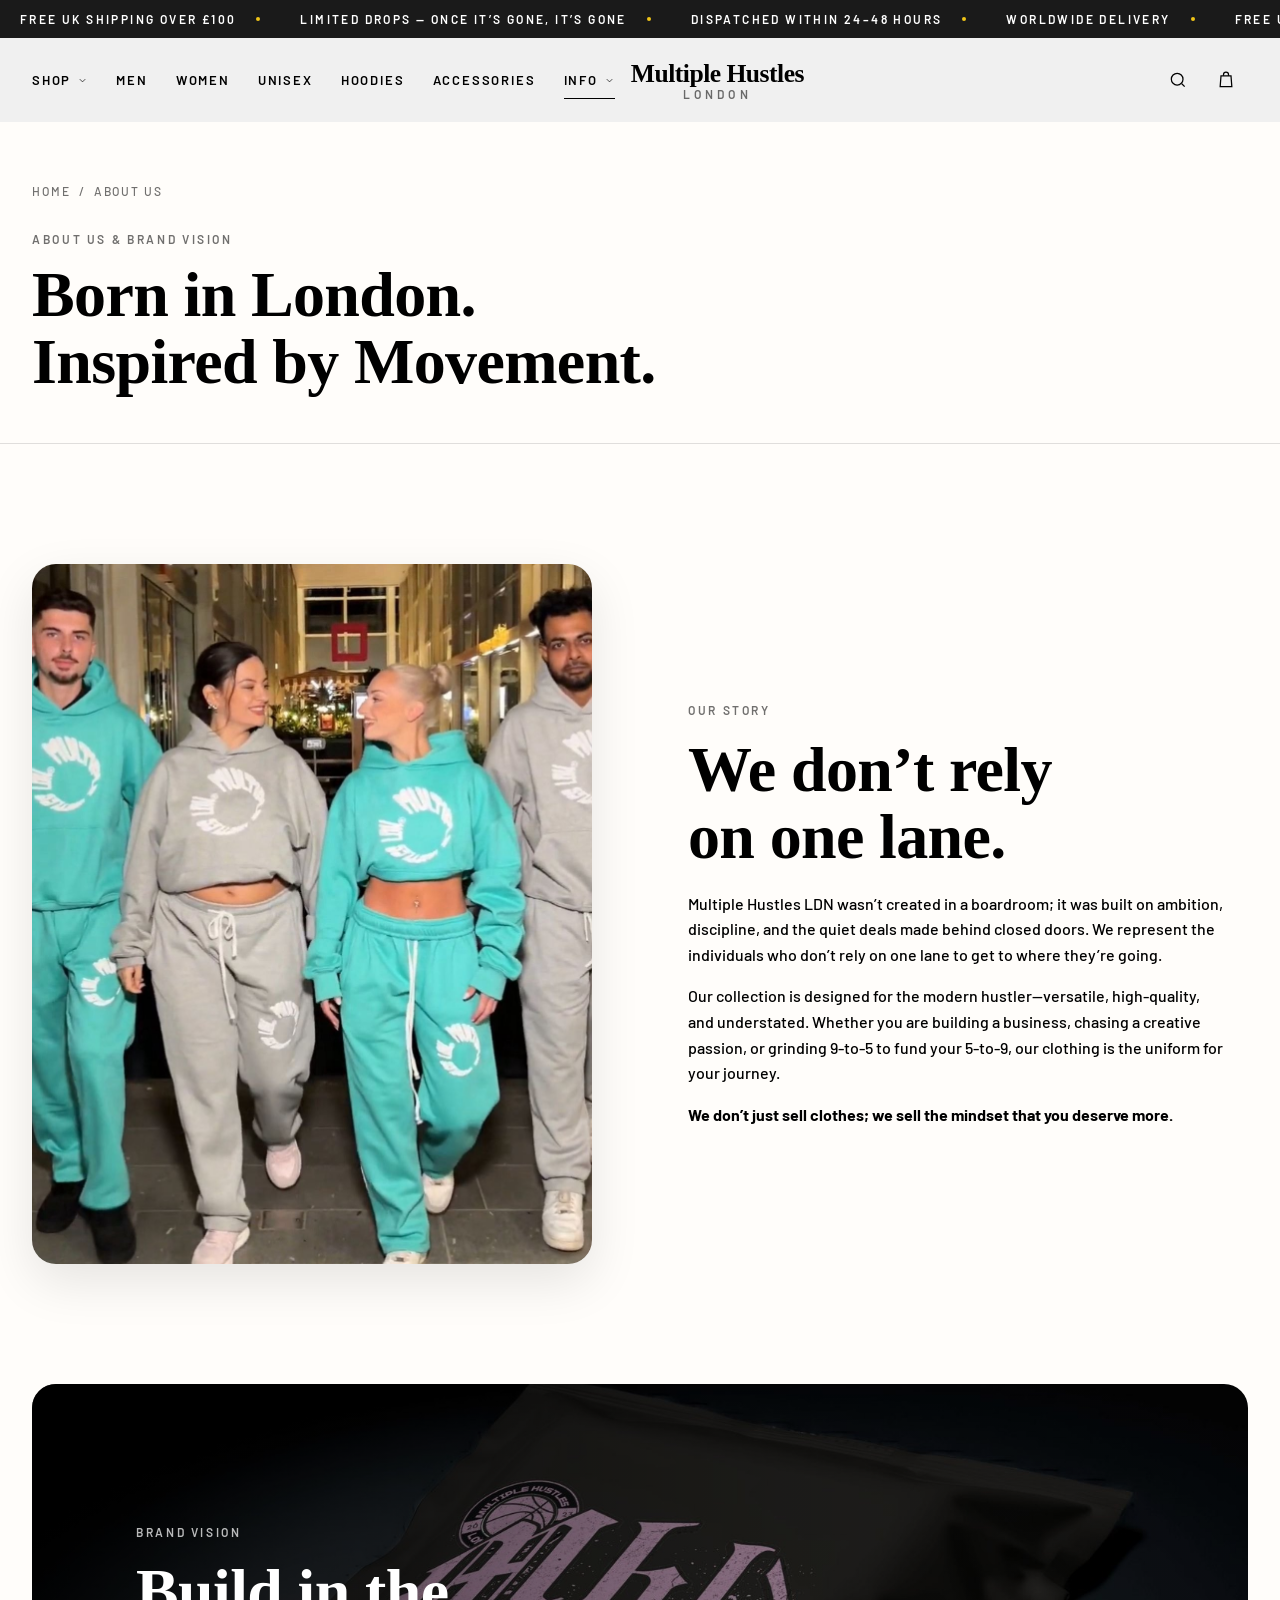
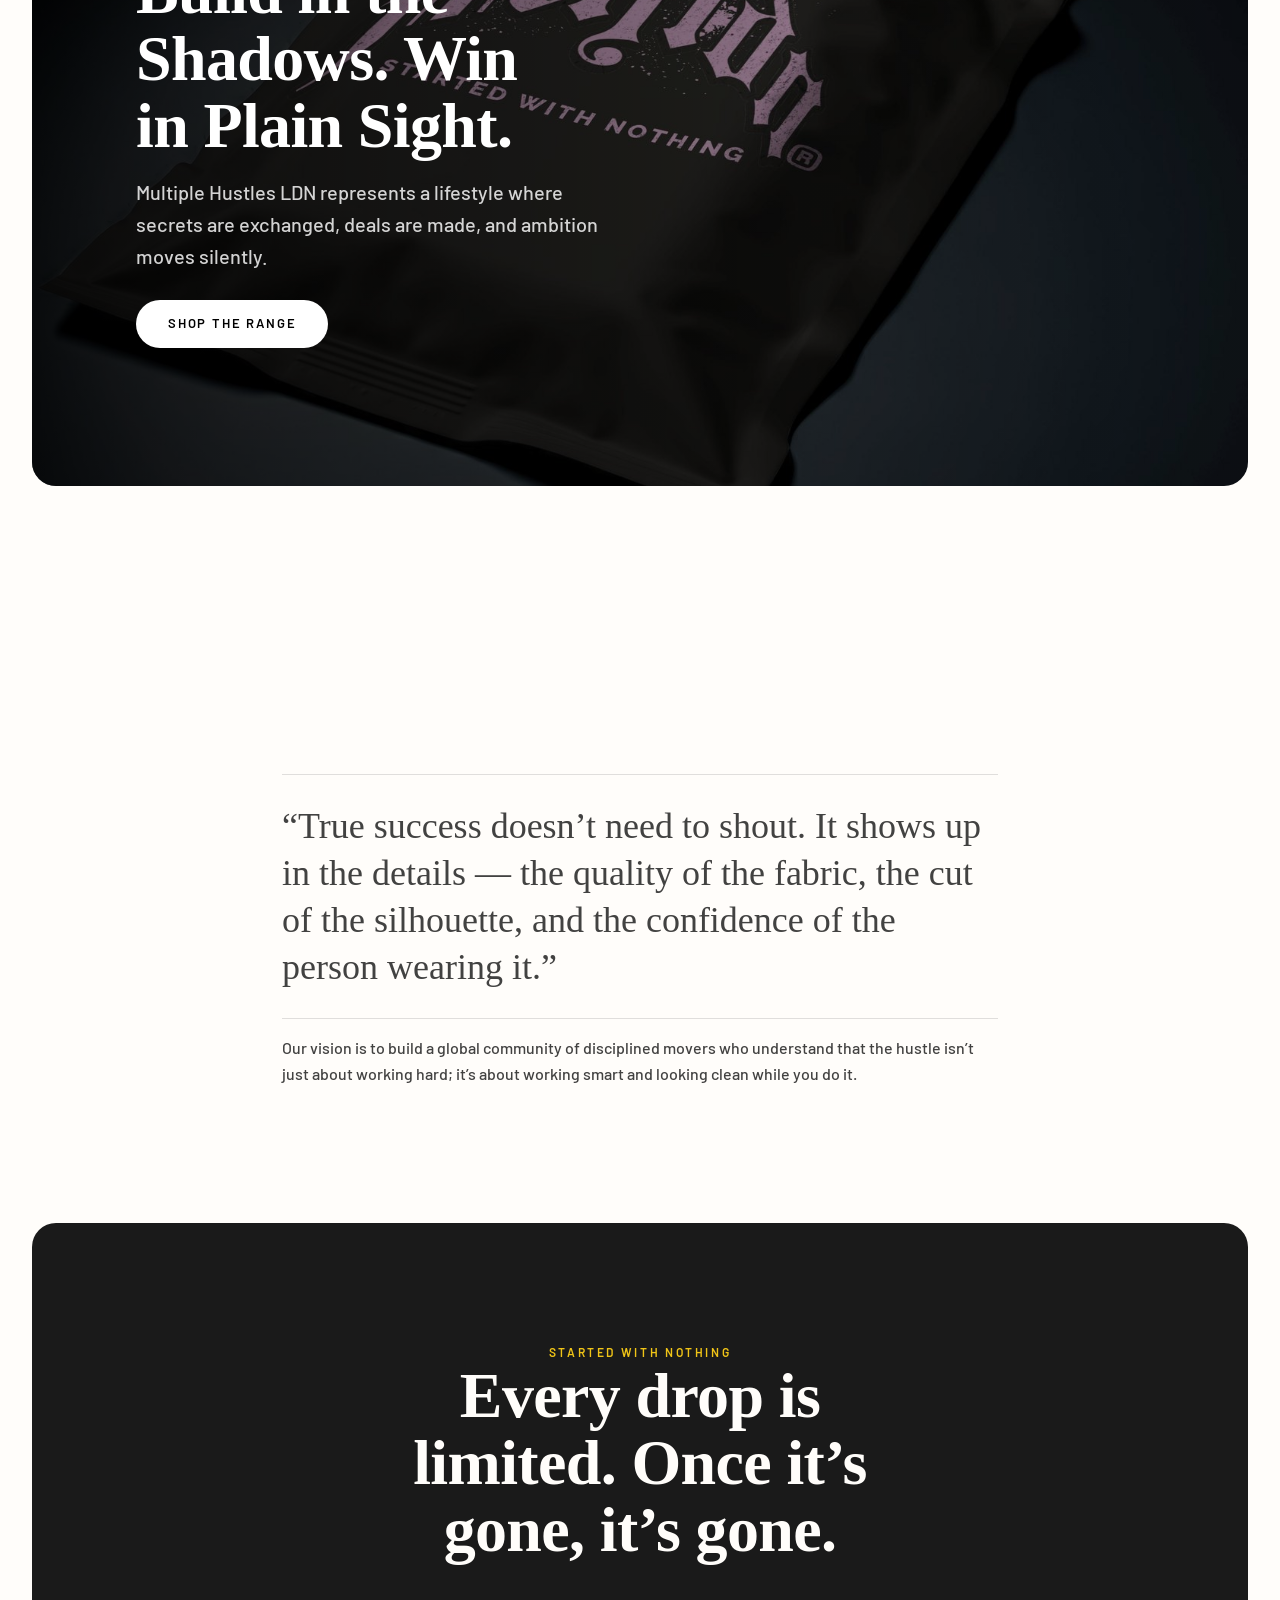
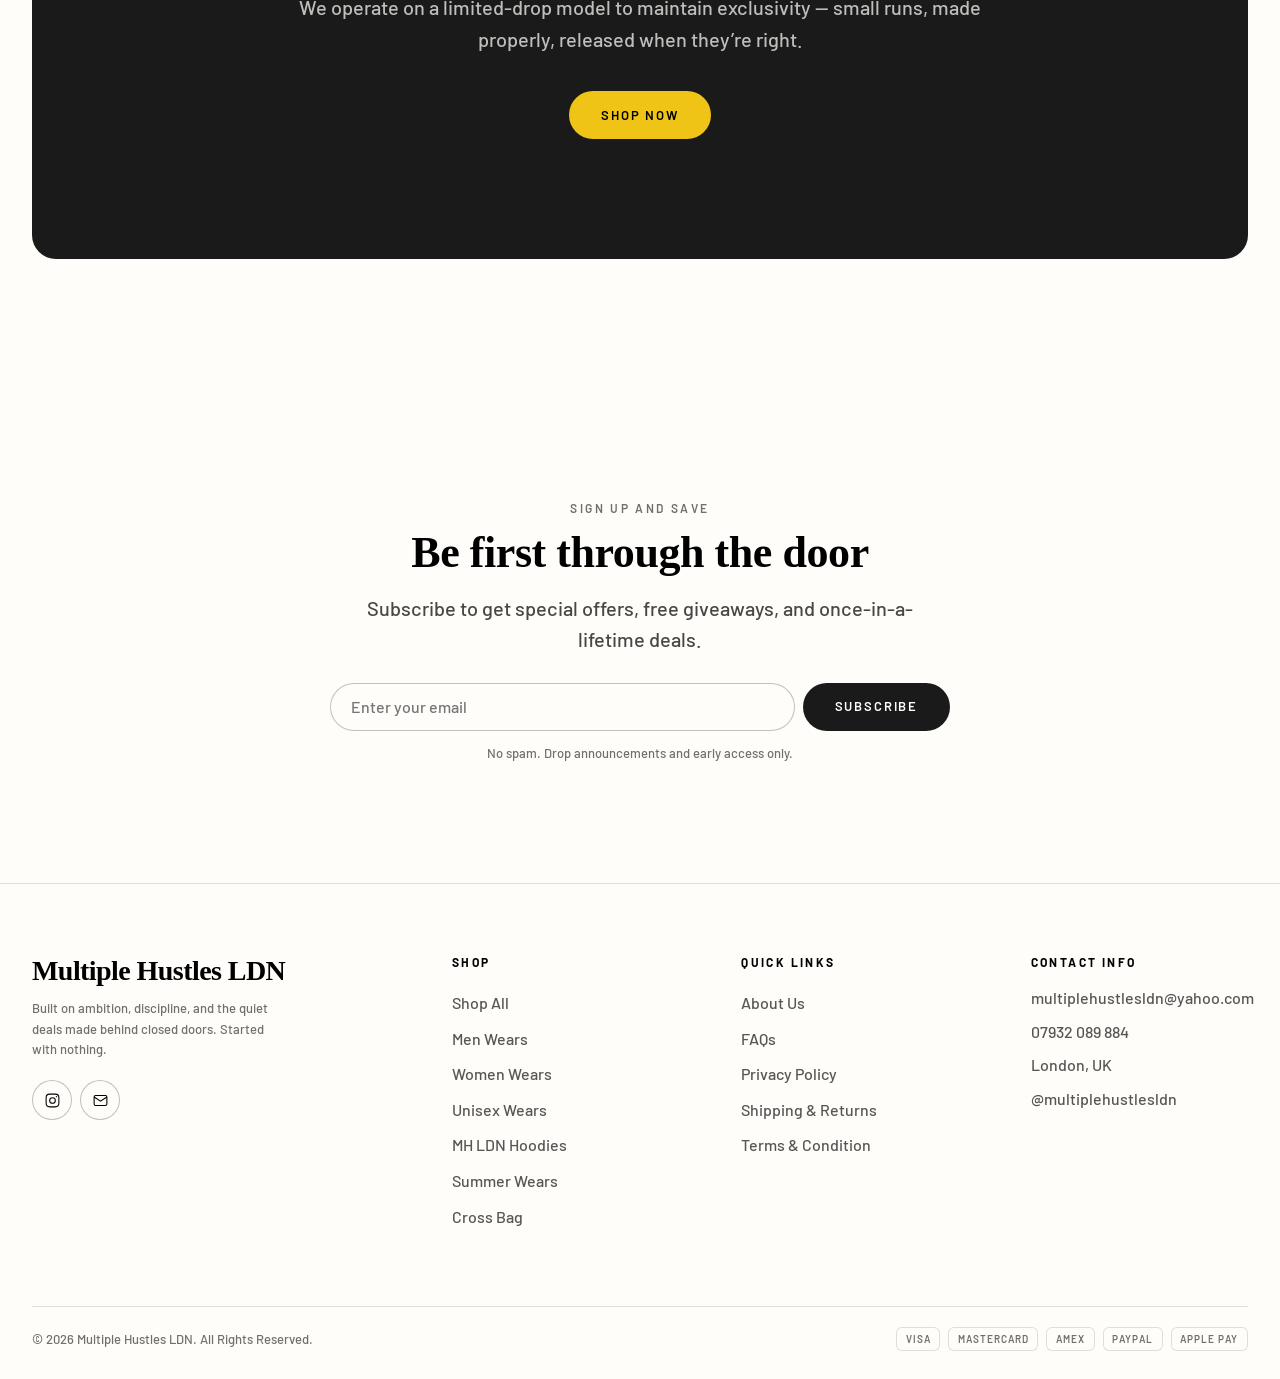
==== about.html @ ed295103 "Rebuild the storefront as a premium editorial site Full redesign of multiplehustlesldn.online. The b" ====
<!DOCTYPE html>
<html lang="en" class="no-js">
<head>
<meta charset="utf-8">
<meta name="viewport" content="width=device-width, initial-scale=1">
<title>About Us — Multiple Hustles LDN</title>
<meta name="description" content="Born in London. Inspired by movement. The story and brand vision behind Multiple Hustles LDN.">
<link rel="preload" href="assets/fonts/crimson-pro-700-latin.woff2" as="font" type="font/woff2" crossorigin>
<link rel="preload" href="assets/fonts/barlow-500-latin.woff2" as="font" type="font/woff2" crossorigin>
<link rel="stylesheet" href="assets/css/theme.css">
<link rel="icon" href="data:image/svg+xml,<svg xmlns='http://www.w3.org/2000/svg' viewBox='0 0 32 32'><rect width='32' height='32' rx='7' fill='%231a1a1a'/><text x='16' y='22' font-family='Georgia,serif' font-size='15' font-weight='700' fill='%23fffdfa' text-anchor='middle'>M</text></svg>">
<meta property="og:title" content="About Us — Multiple Hustles LDN">
<meta property="og:description" content="Born in London. Inspired by movement. The story and brand vision behind Multiple Hustles LDN.">
<meta property="og:type" content="website">
<script type="module" src="assets/js/site.js"></script>
</head>
<body>

<a class="skip-link" href="#main">Skip to content</a>
<div data-site-header></div>

<main id="main">

  <section class="page-head">
    <div class="container">
      <nav class="breadcrumb" aria-label="Breadcrumb">
        <a href="index.html">Home</a>
        <span aria-hidden="true">/</span>
        <span>About Us</span>
      </nav>
      <div style="margin-top:var(--space-6)">
        <p class="eyebrow">About Us &amp; Brand Vision</p>
        <h1 class="page-head__title">Born in London.<br>Inspired by Movement.</h1>
      </div>
    </div>
  </section>

  <section class="section">
    <div class="container">
      <div class="split">
        <div class="split__media" data-reveal>
          <img src="assets/img/tracksuit-lifestyle.jpg" alt="Four people in Multiple Hustles LDN tracksuits walking through a London arcade at night" width="1284" height="1403" loading="lazy">
        </div>
        <div class="rte" data-reveal>
          <p class="eyebrow">Our Story</p>
          <h2 class="split__title">We don&rsquo;t rely on one lane.</h2>
          <p>Multiple Hustles LDN wasn&rsquo;t created in a boardroom; it was built on ambition, discipline, and the quiet deals made behind closed doors. We represent the individuals who don&rsquo;t rely on one lane to get to where they&rsquo;re going.</p>
          <p>Our collection is designed for the modern hustler&mdash;versatile, high-quality, and understated. Whether you are building a business, chasing a creative passion, or grinding 9-to-5 to fund your 5-to-9, our clothing is the uniform for your journey.</p>
          <p><strong>We don&rsquo;t just sell clothes; we sell the mindset that you deserve more.</strong></p>
        </div>
      </div>
    </div>
  </section>

  <section class="section section--flush-top">
    <div class="container">
      <article class="editorial" data-reveal>
        <div class="editorial__media">
          <img src="assets/img/packaging-detail.jpg" alt="Matte black Multiple Hustles LDN packaging with the lilac MHLDN wordmark" width="3000" height="3000" loading="lazy">
        </div>
        <div class="container">
          <div class="editorial__body">
            <p class="eyebrow" style="color:rgba(255,255,255,.72)">Brand Vision</p>
            <h2 class="editorial__title">Build in the Shadows. Win in Plain Sight.</h2>
            <p class="editorial__text">Multiple Hustles LDN represents a lifestyle where secrets are exchanged, deals are made, and ambition moves silently.</p>
            <a class="btn btn--light" href="collection.html?c=all">Shop the range</a>
          </div>
        </div>
      </article>
    </div>
  </section>

  <section class="section">
    <div class="container container--reading">
      <div class="prose" data-reveal>
        <p class="pull-quote">&ldquo;True success doesn&rsquo;t need to shout. It shows up in the details &mdash; the quality of the fabric, the cut of the silhouette, and the confidence of the person wearing it.&rdquo;</p>
        <p>Our vision is to build a global community of disciplined movers who understand that the hustle isn&rsquo;t just about working hard; it&rsquo;s about working smart and looking clean while you do it.</p>
      </div>
    </div>
  </section>

  <section class="section section--flush-top">
    <div class="container">
      <div class="manifesto" data-reveal>
        <p class="eyebrow">Started With Nothing</p>
        <h2 class="manifesto__title">Every drop is limited. Once it&rsquo;s gone, it&rsquo;s gone.</h2>
        <p class="manifesto__text">We operate on a limited-drop model to maintain exclusivity &mdash; small runs, made properly, released when they&rsquo;re right.</p>
        <a class="btn btn--gold" href="collection.html?c=all" style="margin-top:var(--space-7)">Shop Now</a>
      </div>
    </div>
  </section>

  <section class="section">
    <div class="container">
      <div class="newsletter" data-reveal>
        <p class="eyebrow">Sign up and save</p>
        <h2 class="newsletter__title">Be first through the door</h2>
        <p class="lede">Subscribe to get special offers, free giveaways, and once-in-a-lifetime deals.</p>
        <form class="field-inline" data-newsletter novalidate>
          <label class="visually-hidden" for="newsletter-email">Email address</label>
          <input id="newsletter-email" type="email" name="email" placeholder="Enter your email" required autocomplete="email">
          <button class="btn" type="submit">Subscribe</button>
        </form>
        <p class="form-note">No spam. Drop announcements and early access only.</p>
      </div>
    </div>
  </section>

</main>

<div data-site-footer></div>
</body>
</html>
---- assets/css/theme.css ----
/* ==========================================================================
   Multiple Hustles LDN — Theme
   Design language: editorial luxury commerce.
   Warm paper ground, high-contrast ink, serif display, tight sans utility type,
   pill actions, generous negative space, soft-lifted blocks.
   ========================================================================== */

@import url('../fonts/fonts.css');

/* --------------------------------------------------------------------------
   1. Tokens
   -------------------------------------------------------------------------- */

:root {
  /* Colour — stored as raw channels so opacity can be composed inline. */
  --paper: 255 253 250;
  --ink: 0 0 0;
  --ink-soft: 26 26 26;
  --card: 248 248 248;
  --header: 240 240 240;
  --gold: 240 196 23;
  --oxblood: 71 4 4;
  --white: 255 255 255;

  --border: rgb(var(--ink) / 0.12);
  --border-strong: rgb(var(--ink) / 0.24);
  --muted: rgb(var(--ink) / 0.56);

  /* Type */
  --font-display: 'Crimson Pro', 'Iowan Old Style', 'Palatino Linotype', Palatino, Georgia, serif;
  --font-body: 'Barlow', -apple-system, BlinkMacSystemFont, 'Segoe UI', Helvetica, Arial, sans-serif;

  --text-xs: 0.625rem;
  --text-sm: 0.6875rem;
  --text-base: 0.8125rem;
  --text-lg: 1rem;

  --display-xs: clamp(1.5rem, 1.2rem + 1.5vw, 2rem);
  --display-sm: clamp(1.875rem, 1.4rem + 2.4vw, 2.75rem);
  --display-md: clamp(2.25rem, 1.5rem + 3.6vw, 4rem);
  --display-lg: clamp(2.75rem, 1.4rem + 6.4vw, 6.25rem);

  /* Space scale */
  --space-1: 0.25rem;
  --space-2: 0.5rem;
  --space-3: 0.75rem;
  --space-4: 1rem;
  --space-5: 1.25rem;
  --space-6: 1.75rem;
  --space-7: 2.25rem;
  --space-8: 3rem;
  --space-9: 3.75rem;
  --space-10: 4.5rem;
  --space-12: 6rem;
  --space-14: 7.5rem;

  /* Layout */
  --container: 1700px;
  --container-narrow: 1450px;
  --gutter: 1.25rem;
  --section-space: var(--space-10);
  --header-height: 68px;

  /* Shape */
  --radius-sm: 0.375rem;
  --radius: 0.75rem;
  --radius-block: 1.5rem;
  --radius-pill: 3.75rem;

  --shadow-sm: 0 2px 8px rgb(var(--ink) / 0.08);
  --shadow-block: 0 18px 50px rgb(var(--ink) / 0.1);
  --shadow-lift: 0 26px 70px rgb(var(--ink) / 0.16);

  /* Motion */
  --ease: cubic-bezier(0.2, 0.7, 0.3, 1);
  --ease-out: cubic-bezier(0.16, 1, 0.3, 1);
  --dur: 0.45s;
}

@media (min-width: 1000px) {
  :root {
    --text-xs: 0.75rem;
    --text-sm: 0.8125rem;
    --text-base: 1rem;
    --text-lg: 1.25rem;
    --gutter: 2rem;
    --section-space: var(--space-14);
    --header-height: 84px;
  }
}

/* --------------------------------------------------------------------------
   2. Reset
   -------------------------------------------------------------------------- */

*,
*::before,
*::after { box-sizing: border-box; }

* { margin: 0; }

html {
  -webkit-text-size-adjust: 100%;
  scroll-behavior: smooth;
}

body {
  background-color: rgb(var(--paper));
  color: rgb(var(--ink));
  font-family: var(--font-body);
  font-weight: 500;
  font-size: var(--text-base);
  line-height: 1.6;
  -webkit-font-smoothing: antialiased;
  -moz-osx-font-smoothing: grayscale;
  overflow-x: hidden;
}

body.is-locked { overflow: hidden; }

img, svg, video { display: block; max-width: 100%; }
img { height: auto; }

button, input, select, textarea {
  font: inherit;
  color: inherit;
}

button { background: none; border: 0; cursor: pointer; padding: 0; }

a { color: inherit; text-decoration: none; }

ul, ol { list-style: none; padding: 0; }

h1, h2, h3, h4, h5 {
  font-family: var(--font-display);
  font-weight: 700;
  line-height: 1.05;
  letter-spacing: -0.01em;
  text-wrap: balance;
}

:focus-visible {
  outline: 2px solid rgb(var(--ink));
  outline-offset: 3px;
  border-radius: 2px;
}

::selection { background: rgb(var(--ink)); color: rgb(var(--paper)); }

.visually-hidden {
  position: absolute;
  width: 1px; height: 1px;
  padding: 0; margin: -1px;
  overflow: hidden;
  clip: rect(0 0 0 0);
  white-space: nowrap;
}

.skip-link {
  position: absolute;
  top: -100px; left: var(--gutter);
  z-index: 200;
  background: rgb(var(--ink));
  color: rgb(var(--paper));
  padding: var(--space-3) var(--space-5);
  border-radius: var(--radius-pill);
  transition: top 0.2s;
}
.skip-link:focus { top: var(--space-3); }

/* --------------------------------------------------------------------------
   3. Layout primitives
   -------------------------------------------------------------------------- */

.container {
  width: 100%;
  max-width: var(--container);
  margin-inline: auto;
  padding-inline: var(--gutter);
}

.container--narrow { max-width: var(--container-narrow); }
.container--reading { max-width: 780px; }

.section { padding-block: var(--section-space); }
.section--tight { padding-block: var(--space-8); }
.section--flush-top { padding-block-start: 0; }

/* --------------------------------------------------------------------------
   4. Type utilities
   -------------------------------------------------------------------------- */

.eyebrow {
  font-size: var(--text-xs);
  font-weight: 600;
  letter-spacing: 0.22em;
  text-transform: uppercase;
  color: var(--muted);
}

.display-lg { font-size: var(--display-lg); }
.display-md { font-size: var(--display-md); }
.display-sm { font-size: var(--display-sm); }
.display-xs { font-size: var(--display-xs); }

.lede {
  font-size: var(--text-lg);
  line-height: 1.55;
  color: rgb(var(--ink) / 0.72);
  text-wrap: pretty;
}

.text-muted { color: var(--muted); }

.rte p { margin-block: 0 1em; text-wrap: pretty; }
.rte p:last-child { margin-block-end: 0; }
.rte strong { font-weight: 700; }
.rte a { text-decoration: underline; text-underline-offset: 0.25em; }
.rte ul { display: grid; gap: var(--space-2); }
.rte ul li { position: relative; padding-inline-start: var(--space-5); }
.rte ul li::before {
  content: '';
  position: absolute;
  left: 0; top: 0.7em;
  width: 6px; height: 1px;
  background: currentColor;
  opacity: 0.5;
}

/* Section header — serif title left, action right, hairline beneath. */
.section-head {
  display: flex;
  flex-wrap: wrap;
  align-items: end;
  justify-content: space-between;
  gap: var(--space-4);
  padding-block-end: var(--space-5);
  margin-block-end: var(--space-8);
  border-bottom: 1px solid var(--border);
}

.section-head__title { font-size: var(--display-sm); }
.section-head__meta { display: flex; flex-direction: column; gap: var(--space-2); }

/* --------------------------------------------------------------------------
   5. Buttons
   -------------------------------------------------------------------------- */

.btn {
  --btn-bg: rgb(var(--ink-soft));
  --btn-fg: rgb(var(--white));
  display: inline-flex;
  align-items: center;
  justify-content: center;
  gap: var(--space-2);
  min-height: 3rem;
  padding: 0.75rem 2rem;
  border-radius: var(--radius-pill);
  background: var(--btn-bg);
  color: var(--btn-fg);
  font-size: var(--text-sm);
  font-weight: 600;
  letter-spacing: 0.14em;
  text-transform: uppercase;
  white-space: nowrap;
  transition: transform var(--dur) var(--ease), box-shadow var(--dur) var(--ease),
              background-color var(--dur) var(--ease), color var(--dur) var(--ease);
}

.btn:hover { transform: translateY(-2px); box-shadow: var(--shadow-block); }
.btn:active { transform: translateY(0); }

.btn--outline {
  --btn-bg: transparent;
  --btn-fg: rgb(var(--ink));
  box-shadow: inset 0 0 0 1px var(--border-strong);
}
.btn--outline:hover {
  --btn-bg: rgb(var(--ink-soft));
  --btn-fg: rgb(var(--white));
}

.btn--light {
  --btn-bg: rgb(var(--white));
  --btn-fg: rgb(var(--ink));
}

.btn--gold {
  --btn-bg: rgb(var(--gold));
  --btn-fg: rgb(var(--ink));
}

.btn--full { width: 100%; }
.btn--sm { min-height: 2.5rem; padding: 0.5rem 1.5rem; }

/* Text link with a rule that draws in from the leading edge. */
.link {
  display: inline-block;
  font-size: var(--text-sm);
  font-weight: 600;
  letter-spacing: 0.14em;
  text-transform: uppercase;
  padding-block-end: 2px;
  background-image: linear-gradient(currentColor, currentColor);
  background-size: 100% 1px;
  background-repeat: no-repeat;
  background-position: 0 100%;
  transition: background-size var(--dur) var(--ease);
}
.link:hover { background-size: 0% 1px; background-position: 100% 100%; }

/* --------------------------------------------------------------------------
   6. Announcement marquee
   -------------------------------------------------------------------------- */

.announcement {
  background: rgb(var(--ink-soft));
  color: rgb(var(--white));
  overflow: hidden;
  padding-block: 0.6rem;
}

.marquee {
  display: flex;
  width: max-content;
  animation: marquee 34s linear infinite;
}

.marquee__group {
  display: flex;
  align-items: center;
  flex-shrink: 0;
}

.marquee__item {
  display: inline-flex;
  align-items: center;
  gap: var(--space-5);
  padding-inline: var(--space-5);
  font-size: var(--text-xs);
  font-weight: 600;
  letter-spacing: 0.2em;
  text-transform: uppercase;
  white-space: nowrap;
}

.marquee__item::after {
  content: '';
  width: 4px; height: 4px;
  border-radius: 50%;
  background: rgb(var(--gold));
}

@keyframes marquee {
  from { transform: translate3d(0, 0, 0); }
  to { transform: translate3d(-50%, 0, 0); }
}

.announcement:hover .marquee { animation-play-state: paused; }

/* --------------------------------------------------------------------------
   7. Header
   -------------------------------------------------------------------------- */

.header {
  position: sticky;
  top: 0;
  z-index: 60;
  background: rgb(var(--header));
  transition: background-color var(--dur) var(--ease), box-shadow var(--dur) var(--ease);
}

.header.is-stuck { box-shadow: 0 1px 0 var(--border), var(--shadow-sm); }

.header__inner {
  display: grid;
  grid-template-columns: 1fr auto 1fr;
  align-items: center;
  gap: var(--space-4);
  min-height: var(--header-height);
}

.header__nav { display: none; }

.header__logo {
  justify-self: center;
  font-family: var(--font-display);
  font-weight: 700;
  font-size: clamp(1.05rem, 0.8rem + 1.1vw, 1.6rem);
  line-height: 1;
  letter-spacing: -0.02em;
  text-align: center;
  white-space: nowrap;
}

.header__logo span {
  display: block;
  font-family: var(--font-body);
  font-size: var(--text-xs);
  font-weight: 600;
  letter-spacing: 0.34em;
  text-transform: uppercase;
  color: var(--muted);
  margin-block-start: 2px;
}

.header__actions {
  justify-self: end;
  display: flex;
  align-items: center;
  gap: var(--space-1);
}

.icon-btn {
  display: grid;
  place-items: center;
  width: 2.75rem;
  height: 2.75rem;
  border-radius: 50%;
  transition: background-color 0.3s var(--ease);
}
.icon-btn:hover { background: rgb(var(--ink) / 0.06); }
.icon-btn svg { width: 20px; height: 20px; }

.cart-count {
  position: absolute;
  transform: translate(12px, -12px);
  min-width: 17px;
  height: 17px;
  padding-inline: 4px;
  border-radius: var(--radius-pill);
  background: rgb(var(--ink-soft));
  color: rgb(var(--white));
  font-size: 10px;
  font-weight: 700;
  line-height: 17px;
  text-align: center;
}
.cart-count[hidden] { display: none; }

/* Desktop navigation */
@media (min-width: 1000px) {
  .header__nav {
    display: flex;
    align-items: center;
    gap: var(--space-6);
  }

  .header__burger { display: none; }

  .nav__list {
    display: flex;
    align-items: center;
    gap: var(--space-6);
  }

  .nav__chev { display: inline-flex; width: 11px; height: 11px; }
  .nav__chev svg { width: 100%; height: 100%; }

  .nav__link {
    display: inline-flex;
    align-items: center;
    gap: 6px;
    padding-block: var(--space-2);
    font-size: var(--text-sm);
    font-weight: 600;
    letter-spacing: 0.14em;
    text-transform: uppercase;
    position: relative;
  }

  .nav__link::after {
    content: '';
    position: absolute;
    left: 0; bottom: 0;
    width: 100%; height: 1px;
    background: currentColor;
    transform: scaleX(0);
    transform-origin: left;
    transition: transform var(--dur) var(--ease);
  }

  .nav__item:hover .nav__link::after,
  .nav__link[aria-current='page']::after { transform: scaleX(1); }

  .nav__item { position: relative; }

  .nav__panel {
    position: absolute;
    top: 100%;
    left: 50%;
    translate: -50% 0;
    min-width: 240px;
    padding: var(--space-5);
    margin-block-start: var(--space-3);
    background: rgb(var(--paper));
    border-radius: var(--radius-block);
    box-shadow: var(--shadow-block);
    opacity: 0;
    visibility: hidden;
    transform: translateY(8px);
    transition: opacity 0.3s var(--ease), transform 0.3s var(--ease), visibility 0.3s;
  }

  .nav__item:hover .nav__panel,
  .nav__item:focus-within .nav__panel {
    opacity: 1;
    visibility: visible;
    transform: translateY(0);
  }

  .nav__panel a {
    display: block;
    padding-block: var(--space-2);
    font-size: var(--text-base);
    color: rgb(var(--ink) / 0.7);
    transition: color 0.25s, padding-left 0.25s var(--ease);
  }
  .nav__panel a:hover { color: rgb(var(--ink)); padding-left: 6px; }
}

/* --------------------------------------------------------------------------
   8. Drawers & overlay
   -------------------------------------------------------------------------- */

.overlay {
  position: fixed;
  inset: 0;
  z-index: 90;
  background: rgb(var(--ink) / 0.4);
  backdrop-filter: blur(3px);
  opacity: 0;
  visibility: hidden;
  transition: opacity 0.4s var(--ease), visibility 0.4s;
}
.overlay.is-open { opacity: 1; visibility: visible; }

.drawer {
  position: fixed;
  top: 0;
  bottom: 0;
  z-index: 100;
  width: min(440px, 92vw);
  display: flex;
  flex-direction: column;
  background: rgb(var(--paper));
  transition: transform 0.5s var(--ease-out);
}

.drawer--end { right: 0; transform: translateX(101%); }
.drawer--start { left: 0; transform: translateX(-101%); }
.drawer.is-open { transform: translateX(0); }

.drawer__head {
  display: flex;
  align-items: center;
  justify-content: space-between;
  gap: var(--space-4);
  padding: var(--space-5) var(--space-6);
  border-bottom: 1px solid var(--border);
}

.drawer__title { font-size: var(--display-xs); }
.drawer__body { flex: 1; overflow-y: auto; padding: var(--space-6); }
.drawer__foot { padding: var(--space-6); border-top: 1px solid var(--border); }

/* Mobile menu list */
.menu-list > li { border-bottom: 1px solid var(--border); }
.menu-list > li:last-child { border-bottom: 0; }

.menu-list__link {
  display: flex;
  align-items: center;
  justify-content: space-between;
  gap: var(--space-4);
  width: 100%;
  padding-block: var(--space-4);
  font-family: var(--font-display);
  font-size: 1.5rem;
  font-weight: 700;
  text-align: left;
}

.menu-list__sub {
  display: grid;
  grid-template-rows: 0fr;
  transition: grid-template-rows 0.4s var(--ease);
}
.menu-list__sub > div { overflow: hidden; }
.menu-list__link[aria-expanded='true'] + .menu-list__sub { grid-template-rows: 1fr; }
.menu-list__link[aria-expanded='true'] .menu-list__chev { rotate: 180deg; }

.menu-list__chev {
  display: inline-flex;
  width: 18px;
  height: 18px;
  flex: none;
  transition: rotate 0.4s var(--ease);
}
.menu-list__chev svg { width: 100%; height: 100%; }

.menu-list__sub a {
  display: block;
  padding-block: var(--space-2);
  padding-inline-start: var(--space-4);
  color: rgb(var(--ink) / 0.68);
}
.menu-list__sub a:first-child { padding-block-start: 0; }
.menu-list__sub a:last-child { padding-block-end: var(--space-5); }

/* Cart lines */
.cart-line {
  display: grid;
  grid-template-columns: 84px 1fr;
  gap: var(--space-4);
  padding-block: var(--space-5);
  border-bottom: 1px solid var(--border);
}
.cart-line:first-child { padding-block-start: 0; }

.cart-line__media {
  aspect-ratio: 3 / 4;
  border-radius: var(--radius);
  overflow: hidden;
  background: rgb(var(--card));
}
.cart-line__media img { width: 100%; height: 100%; object-fit: cover; }

.cart-line__title { font-size: var(--text-base); font-weight: 600; line-height: 1.3; }
.cart-line__variant { font-size: var(--text-sm); color: var(--muted); }

.cart-line__foot {
  display: flex;
  align-items: center;
  justify-content: space-between;
  gap: var(--space-3);
  margin-block-start: var(--space-3);
}

.qty {
  display: inline-flex;
  align-items: center;
  border: 1px solid var(--border);
  border-radius: var(--radius-pill);
}
.qty button {
  width: 2rem; height: 2rem;
  display: grid; place-items: center;
  border-radius: 50%;
  font-size: 1rem;
  line-height: 1;
  transition: background-color 0.25s;
}
.qty button:hover { background: rgb(var(--ink) / 0.06); }
.qty output { min-width: 1.75rem; text-align: center; font-size: var(--text-sm); font-weight: 600; }

.cart-empty { text-align: center; padding-block: var(--space-10); }

.cart-total {
  display: flex;
  align-items: baseline;
  justify-content: space-between;
  margin-block-end: var(--space-4);
}
.cart-total dt { font-size: var(--text-sm); letter-spacing: 0.14em; text-transform: uppercase; }
.cart-total dd { font-family: var(--font-display); font-size: 1.5rem; font-weight: 700; }

/* Search */
.search-form {
  display: flex;
  align-items: center;
  gap: var(--space-3);
  border-bottom: 1px solid var(--border-strong);
  padding-block-end: var(--space-3);
}
.search-form input {
  flex: 1;
  border: 0;
  background: none;
  font-family: var(--font-display);
  font-size: 1.5rem;
  font-weight: 700;
}
.search-form input:focus { outline: none; }
.search-form input::placeholder { color: rgb(var(--ink) / 0.28); }

.search-results { margin-block-start: var(--space-6); display: grid; gap: var(--space-4); }

.search-result {
  display: grid;
  grid-template-columns: 64px 1fr;
  gap: var(--space-4);
  align-items: center;
}
.search-result__media {
  aspect-ratio: 1;
  border-radius: var(--radius-sm);
  overflow: hidden;
  background: rgb(var(--card));
}
.search-result__media img { width: 100%; height: 100%; object-fit: cover; }

/* --------------------------------------------------------------------------
   9. Hero slideshow
   -------------------------------------------------------------------------- */

.hero {
  position: relative;
  isolation: isolate;
  min-height: min(88vh, 900px);
  display: grid;
}

.hero__slide {
  grid-area: 1 / 1;
  position: relative;
  display: grid;
  align-items: end;
  opacity: 0;
  visibility: hidden;
  transition: opacity 1s var(--ease), visibility 1s;
}
.hero__slide.is-active { opacity: 1; visibility: visible; }

.hero__media { position: absolute; inset: 0; z-index: -1; overflow: hidden; }

.hero__media img {
  width: 100%;
  height: 100%;
  object-fit: cover;
  /* Portrait sources overflow a wide hero, so bias the crop toward the top
     of the frame where the subjects are. */
  object-position: var(--focal, 50% 18%);
}

/* Slow push-in on the active slide gives the still image life. */
.hero__slide.is-active .hero__media img { animation: heroZoom 9s var(--ease-out) forwards; }

@keyframes heroZoom {
  from { transform: scale(1.08); }
  to { transform: scale(1); }
}

/* Two passes: a vertical lift so the base copy always reads, plus a
   horizontal wash that anchors the text block against a busy photograph. */
.hero__media::after {
  content: '';
  position: absolute;
  inset: 0;
  background:
    linear-gradient(to right, rgb(0 0 0 / 0.66) 0%, rgb(0 0 0 / 0.2) 46%, rgb(0 0 0 / 0) 72%),
    linear-gradient(to top, rgb(0 0 0 / 0.7) 0%, rgb(0 0 0 / 0.3) 40%, rgb(0 0 0 / 0.04) 72%, rgb(0 0 0 / 0.24) 100%);
}

.hero__content {
  position: relative;
  padding-block: var(--space-10) var(--space-9);
  color: rgb(var(--white));
  max-width: 720px;
}

.hero__eyebrow { color: rgb(255 255 255 / 0.75); }

.hero__title {
  font-size: var(--display-lg);
  margin-block: var(--space-4) var(--space-4);
}

.hero__text {
  font-size: var(--text-lg);
  color: rgb(255 255 255 / 0.85);
  max-width: 46ch;
  margin-block-end: var(--space-6);
}

.hero__cta { display: flex; flex-wrap: wrap; gap: var(--space-3); }

.hero__dots {
  position: absolute;
  bottom: var(--space-6);
  right: var(--gutter);
  z-index: 3;
  display: flex;
  gap: var(--space-2);
}

.hero__dot {
  width: 26px;
  height: 3px;
  border-radius: var(--radius-pill);
  background: rgb(255 255 255 / 0.35);
  transition: background-color 0.4s, width 0.4s var(--ease);
}
.hero__dot.is-active { background: rgb(var(--white)); width: 46px; }

/* --------------------------------------------------------------------------
   10. Collection cards
   -------------------------------------------------------------------------- */

.collection-grid {
  display: grid;
  gap: var(--space-4);
  grid-template-columns: repeat(2, minmax(0, 1fr));
}

@media (min-width: 760px) {
  .collection-grid { grid-template-columns: repeat(3, minmax(0, 1fr)); gap: var(--space-5); }
  .collection-grid--wide { grid-template-columns: repeat(2, minmax(0, 1fr)); }
}

@media (min-width: 1200px) {
  .collection-grid--five { grid-template-columns: repeat(5, minmax(0, 1fr)); }
}

.collection-card {
  position: relative;
  display: block;
  border-radius: var(--radius-block);
  overflow: hidden;
  background: rgb(var(--card));
  isolation: isolate;
}

.collection-card__media { aspect-ratio: 3 / 4; overflow: hidden; }
.collection-card--wide .collection-card__media { aspect-ratio: 4 / 3; }

.collection-card__media img {
  width: 100%;
  height: 100%;
  object-fit: cover;
  transition: transform 1.1s var(--ease-out);
}
.collection-card:hover .collection-card__media img { transform: scale(1.06); }

.collection-card::after {
  content: '';
  position: absolute;
  inset: 0;
  background: linear-gradient(to top, rgb(0 0 0 / 0.62), rgb(0 0 0 / 0) 58%);
  z-index: 1;
}

.collection-card__body {
  position: absolute;
  inset-inline: 0;
  bottom: 0;
  z-index: 2;
  padding: var(--space-5);
  color: rgb(var(--white));
}

.collection-card__title {
  display: block;
  font-family: var(--font-display);
  font-weight: 700;
  line-height: 1.05;
  font-size: clamp(1.125rem, 0.9rem + 0.9vw, 1.75rem);
  margin-block-end: var(--space-2);
}

.collection-card__cta {
  display: inline-flex;
  align-items: center;
  gap: 8px;
  font-size: var(--text-xs);
  font-weight: 600;
  letter-spacing: 0.18em;
  text-transform: uppercase;
}

.collection-card__cta svg {
  width: 14px; height: 14px;
  transition: translate 0.4s var(--ease);
}
.collection-card:hover .collection-card__cta svg { translate: 5px 0; }

/* --------------------------------------------------------------------------
   11. Product cards
   -------------------------------------------------------------------------- */

.product-grid {
  display: grid;
  gap: var(--space-6) var(--space-4);
  grid-template-columns: repeat(2, minmax(0, 1fr));
}

@media (min-width: 760px) {
  .product-grid { grid-template-columns: repeat(3, minmax(0, 1fr)); gap: var(--space-8) var(--space-5); }
}
@media (min-width: 1100px) {
  .product-grid { grid-template-columns: repeat(4, minmax(0, 1fr)); }
}

.product-card { position: relative; display: flex; flex-direction: column; }

.product-card__media {
  position: relative;
  aspect-ratio: 3 / 4;
  border-radius: var(--radius-block);
  overflow: hidden;
  background: rgb(var(--card));
  margin-block-end: var(--space-4);
}

.product-card__media img {
  position: absolute;
  inset: 0;
  width: 100%;
  height: 100%;
  object-fit: cover;
  transition: opacity 0.6s var(--ease), transform 1.1s var(--ease-out);
}

.product-card__media img + img { opacity: 0; }
.product-card:hover .product-card__media img { transform: scale(1.04); }
.product-card:hover .product-card__media img + img { opacity: 1; }

.product-card__badge {
  position: absolute;
  top: var(--space-3);
  left: var(--space-3);
  z-index: 2;
  padding: 0.3rem 0.75rem;
  border-radius: var(--radius-pill);
  background: rgb(var(--ink-soft));
  color: rgb(var(--white));
  font-size: 10px;
  font-weight: 700;
  letter-spacing: 0.16em;
  text-transform: uppercase;
}
.product-card__badge--gold { background: rgb(var(--gold)); color: rgb(var(--ink)); }
.product-card__badge--out { background: rgb(var(--ink) / 0.45); }

/* Quick-add slides up from the base of the image on hover; always visible on touch. */
.product-card__quick {
  position: absolute;
  inset-inline: var(--space-3);
  bottom: var(--space-3);
  z-index: 2;
  opacity: 0;
  translate: 0 12px;
  transition: opacity 0.4s var(--ease), translate 0.4s var(--ease);
}

.product-card:hover .product-card__quick,
.product-card:focus-within .product-card__quick { opacity: 1; translate: 0 0; }

@media (hover: none) {
  .product-card__quick { opacity: 1; translate: 0 0; }
}

.product-card__title {
  font-family: var(--font-body);
  font-size: var(--text-base);
  font-weight: 600;
  line-height: 1.35;
}
.product-card__title a::after { content: ''; position: absolute; inset: 0; z-index: 1; }

.product-card__meta {
  display: flex;
  align-items: baseline;
  gap: var(--space-2);
  margin-block-start: var(--space-1);
}

.product-card__price { font-size: var(--text-base); font-weight: 600; }
.product-card__price--was { color: var(--muted); text-decoration: line-through; font-weight: 500; }

.product-card__swatches { display: flex; gap: 5px; margin-block-start: var(--space-2); }
.product-card__swatch {
  width: 12px; height: 12px;
  border-radius: 50%;
  box-shadow: inset 0 0 0 1px rgb(var(--ink) / 0.18);
}

/* --------------------------------------------------------------------------
   12. Editorial blocks
   -------------------------------------------------------------------------- */

.editorial {
  position: relative;
  border-radius: var(--radius-block);
  overflow: hidden;
  min-height: min(78vh, 760px);
  display: grid;
  align-items: center;
  isolation: isolate;
}

.editorial__media { position: absolute; inset: 0; z-index: -1; }
.editorial__media img { width: 100%; height: 100%; object-fit: cover; }
.editorial__media::after {
  content: '';
  position: absolute;
  inset: 0;
  background: linear-gradient(to right, rgb(0 0 0 / 0.72), rgb(0 0 0 / 0.25) 62%, rgb(0 0 0 / 0.1));
}

.editorial__body {
  position: relative;
  max-width: 620px;
  padding: var(--space-9) var(--space-6);
  color: rgb(var(--white));
}
@media (min-width: 1000px) { .editorial__body { padding: var(--space-10); } }

.editorial__title { font-size: var(--display-md); margin-block: var(--space-4); }
.editorial__text { color: rgb(255 255 255 / 0.82); margin-block-end: var(--space-6); font-size: var(--text-lg); }

/* Two-up split: image beside a stack of copy. */
.split {
  display: grid;
  gap: var(--space-8);
  align-items: center;
}
@media (min-width: 1000px) {
  .split { grid-template-columns: repeat(2, minmax(0, 1fr)); gap: var(--space-12); }
  .split--reverse .split__media { order: 2; }
}

.split__media {
  border-radius: var(--radius-block);
  overflow: hidden;
  box-shadow: var(--shadow-block);
  aspect-ratio: 4 / 5;
}
.split__media img { width: 100%; height: 100%; object-fit: cover; }

.split__title { font-size: var(--display-md); margin-block: var(--space-4) var(--space-5); }

/* Manifesto — oversized serif on ink ground. */
.manifesto {
  background: rgb(var(--ink-soft));
  color: rgb(var(--paper));
  border-radius: var(--radius-block);
  padding: var(--space-10) var(--space-6);
  text-align: center;
}
@media (min-width: 1000px) { .manifesto { padding: var(--space-14) var(--space-10); } }

.manifesto__title {
  font-size: var(--display-md);
  max-width: 20ch;
  margin-inline: auto;
}

.manifesto__text {
  max-width: 62ch;
  margin: var(--space-6) auto 0;
  color: rgb(255 253 250 / 0.72);
  font-size: var(--text-lg);
}

.manifesto .eyebrow { color: rgb(var(--gold)); }

/* --------------------------------------------------------------------------
   13. Marquee strip (large type)
   -------------------------------------------------------------------------- */

.strip {
  overflow: hidden;
  border-block: 1px solid var(--border);
  padding-block: var(--space-5);
}

.strip__track {
  display: flex;
  width: max-content;
  animation: marquee 40s linear infinite;
}

.strip__group { display: flex; flex-shrink: 0; }

.strip__item {
  display: inline-flex;
  align-items: center;
  gap: var(--space-6);
  padding-inline: var(--space-6);
  font-family: var(--font-display);
  font-size: clamp(1.75rem, 1rem + 3vw, 3.5rem);
  font-weight: 700;
  white-space: nowrap;
  color: rgb(var(--ink) / 0.14);
}
.strip__item::after {
  content: '';
  width: 9px; height: 9px;
  border-radius: 50%;
  background: rgb(var(--gold));
}

/* --------------------------------------------------------------------------
   14. Testimonials
   -------------------------------------------------------------------------- */

.testimonial-grid {
  display: grid;
  gap: var(--space-5);
}
@media (min-width: 860px) {
  .testimonial-grid { grid-template-columns: repeat(3, minmax(0, 1fr)); }
}

.testimonial {
  display: flex;
  flex-direction: column;
  gap: var(--space-4);
  padding: var(--space-7);
  border-radius: var(--radius-block);
  background: rgb(var(--card));
}

.testimonial__stars { display: flex; gap: 3px; color: rgb(var(--gold)); }
.testimonial__stars svg { width: 15px; height: 15px; }

.testimonial__quote {
  font-family: var(--font-display);
  font-size: 1.25rem;
  font-weight: 400;
  line-height: 1.45;
  flex: 1;
  text-wrap: pretty;
}

.testimonial__author {
  font-size: var(--text-sm);
  font-weight: 600;
  letter-spacing: 0.14em;
  text-transform: uppercase;
  color: var(--muted);
}

/* --------------------------------------------------------------------------
   15. Value props
   -------------------------------------------------------------------------- */

.values {
  display: grid;
  gap: var(--space-6);
  grid-template-columns: repeat(2, minmax(0, 1fr));
}
@media (min-width: 900px) { .values { grid-template-columns: repeat(4, minmax(0, 1fr)); } }

.value { text-align: center; }
.value svg { width: 26px; height: 26px; margin-inline: auto; margin-block-end: var(--space-3); }
.value h3 { font-family: var(--font-body); font-size: var(--text-sm); font-weight: 700; letter-spacing: 0.16em; text-transform: uppercase; }
.value p { font-size: var(--text-sm); color: var(--muted); margin-block-start: var(--space-2); }

/* --------------------------------------------------------------------------
   16. Newsletter
   -------------------------------------------------------------------------- */

.newsletter { text-align: center; max-width: 620px; margin-inline: auto; }
.newsletter__title { font-size: var(--display-sm); margin-block: var(--space-3) var(--space-4); }

.field-inline {
  display: flex;
  gap: var(--space-2);
  margin-block-start: var(--space-6);
}

.field-inline input {
  flex: 1;
  min-width: 0;
  height: 3rem;
  padding-inline: var(--space-5);
  border: 1px solid var(--border-strong);
  border-radius: var(--radius-pill);
  background: rgb(var(--paper));
  font-size: var(--text-base);
}
.field-inline input:focus { outline: none; border-color: rgb(var(--ink)); }

.form-note { font-size: var(--text-sm); color: var(--muted); margin-block-start: var(--space-3); }
.form-note[data-state='success'] { color: rgb(var(--ink)); font-weight: 600; }

/* --------------------------------------------------------------------------
   17. Footer
   -------------------------------------------------------------------------- */

.footer {
  background: rgb(var(--paper));
  border-top: 1px solid var(--border);
  padding-block: var(--space-10) var(--space-6);
}

.footer__grid {
  display: grid;
  gap: var(--space-8);
  grid-template-columns: repeat(2, minmax(0, 1fr));
}
@media (min-width: 900px) {
  .footer__grid { grid-template-columns: 1.6fr repeat(3, minmax(0, 1fr)); gap: var(--space-10); }
}

.footer__brand-title {
  font-family: var(--font-display);
  font-size: 1.75rem;
  font-weight: 700;
  line-height: 1.05;
  letter-spacing: -0.02em;
}

.footer__tagline {
  font-size: var(--text-sm);
  color: var(--muted);
  max-width: 34ch;
  margin-block-start: var(--space-3);
}

.footer__col { grid-column: span 1; }
.footer__brand { grid-column: 1 / -1; }
@media (min-width: 900px) { .footer__brand { grid-column: span 1; } }

.footer__heading {
  font-family: var(--font-body);
  font-size: var(--text-xs);
  font-weight: 700;
  letter-spacing: 0.2em;
  text-transform: uppercase;
  margin-block-end: var(--space-4);
}

.footer__list a {
  display: block;
  padding-block: 5px;
  font-size: var(--text-base);
  color: rgb(var(--ink) / 0.66);
  transition: color 0.25s, translate 0.25s var(--ease);
}
.footer__list a:hover { color: rgb(var(--ink)); translate: 4px 0; }

.footer__contact { display: grid; gap: var(--space-2); font-size: var(--text-base); color: rgb(var(--ink) / 0.66); }
.footer__contact a:hover { color: rgb(var(--ink)); }

.footer__social { display: flex; gap: var(--space-2); margin-block-start: var(--space-5); }
.footer__social a {
  display: grid;
  place-items: center;
  width: 2.5rem; height: 2.5rem;
  border-radius: 50%;
  box-shadow: inset 0 0 0 1px var(--border-strong);
  transition: background-color 0.3s, color 0.3s;
}
.footer__social a:hover { background: rgb(var(--ink-soft)); color: rgb(var(--white)); }
.footer__social svg { width: 17px; height: 17px; }

.footer__bar {
  display: flex;
  flex-wrap: wrap;
  align-items: center;
  justify-content: space-between;
  gap: var(--space-4);
  margin-block-start: var(--space-10);
  padding-block-start: var(--space-5);
  border-top: 1px solid var(--border);
  font-size: var(--text-sm);
  color: var(--muted);
}

.payment-marks { display: flex; flex-wrap: wrap; gap: var(--space-2); align-items: center; }
.payment-marks span {
  padding: 0.25rem 0.6rem;
  border-radius: var(--radius-sm);
  box-shadow: inset 0 0 0 1px var(--border);
  font-size: 10px;
  font-weight: 600;
  letter-spacing: 0.1em;
  text-transform: uppercase;
}

/* --------------------------------------------------------------------------
   18. Page header (interior pages)
   -------------------------------------------------------------------------- */

.page-head {
  padding-block: var(--space-9) var(--space-8);
  border-bottom: 1px solid var(--border);
}

.page-head__title { font-size: var(--display-md); margin-block-start: var(--space-3); }
.page-head__text { margin-block-start: var(--space-4); max-width: 60ch; }

.breadcrumb {
  display: flex;
  flex-wrap: wrap;
  align-items: center;
  gap: var(--space-2);
  font-size: var(--text-xs);
  letter-spacing: 0.16em;
  text-transform: uppercase;
  color: var(--muted);
}
.breadcrumb a:hover { color: rgb(var(--ink)); }

/* --------------------------------------------------------------------------
   19. Collection page toolbar
   -------------------------------------------------------------------------- */

.toolbar {
  display: flex;
  flex-wrap: wrap;
  align-items: center;
  justify-content: space-between;
  gap: var(--space-4);
  margin-block-end: var(--space-8);
}

.filter-pills { display: flex; flex-wrap: wrap; gap: var(--space-2); }

.filter-pill {
  padding: 0.5rem 1.15rem;
  border-radius: var(--radius-pill);
  box-shadow: inset 0 0 0 1px var(--border-strong);
  font-size: var(--text-sm);
  font-weight: 600;
  letter-spacing: 0.1em;
  text-transform: uppercase;
  transition: background-color 0.3s, color 0.3s, box-shadow 0.3s;
}
.filter-pill:hover { box-shadow: inset 0 0 0 1px rgb(var(--ink)); }
.filter-pill[aria-pressed='true'] {
  background: rgb(var(--ink-soft));
  color: rgb(var(--white));
  box-shadow: none;
}

.select-wrap { position: relative; display: inline-flex; align-items: center; }
.select-wrap select {
  appearance: none;
  padding: 0.5rem 2.5rem 0.5rem 1.15rem;
  border-radius: var(--radius-pill);
  border: 0;
  box-shadow: inset 0 0 0 1px var(--border-strong);
  background: transparent;
  font-size: var(--text-sm);
  font-weight: 600;
  letter-spacing: 0.1em;
  text-transform: uppercase;
  cursor: pointer;
}
.select-wrap svg { position: absolute; right: 1rem; width: 12px; height: 12px; pointer-events: none; }

.empty-state { text-align: center; padding-block: var(--space-12); }

/* --------------------------------------------------------------------------
   20. Product page
   -------------------------------------------------------------------------- */

.product { display: grid; gap: var(--space-8); }
@media (min-width: 1000px) {
  .product { grid-template-columns: minmax(0, 1.15fr) minmax(0, 0.85fr); gap: var(--space-12); align-items: start; }
}

.product__gallery { display: grid; gap: var(--space-3); }
@media (min-width: 700px) { .product__gallery { grid-template-columns: repeat(2, minmax(0, 1fr)); } }

.product__figure {
  aspect-ratio: 3 / 4;
  border-radius: var(--radius-block);
  overflow: hidden;
  background: rgb(var(--card));
}
.product__figure:first-child { grid-column: 1 / -1; aspect-ratio: 4 / 5; }

/* A two-image gallery stacks full width — a half-width second frame would
   leave a hole beside it. Three or more fall back to the 2-up mosaic. */
@media (min-width: 700px) {
  .product__gallery:has(> .product__figure:nth-child(2):last-child) {
    grid-template-columns: minmax(0, 1fr);
  }
}
.product__figure img { width: 100%; height: 100%; object-fit: cover; }

.product__info { position: sticky; top: calc(var(--header-height) + var(--space-5)); }
@media (max-width: 999px) { .product__info { position: static; } }

.product__title { font-size: var(--display-sm); margin-block: var(--space-3) var(--space-4); }

.product__price {
  display: flex;
  align-items: baseline;
  gap: var(--space-3);
  font-size: 1.375rem;
  font-weight: 600;
}
.product__price del { color: var(--muted); font-weight: 500; font-size: 1rem; }

.product__desc { margin-block: var(--space-6); color: rgb(var(--ink) / 0.72); }

.option-group { margin-block-end: var(--space-6); }

.option-group__label {
  display: flex;
  align-items: baseline;
  justify-content: space-between;
  gap: var(--space-3);
  font-size: var(--text-xs);
  font-weight: 700;
  letter-spacing: 0.18em;
  text-transform: uppercase;
  margin-block-end: var(--space-3);
}
.option-group__value { color: var(--muted); letter-spacing: 0.08em; }

.option-list { display: flex; flex-wrap: wrap; gap: var(--space-2); }

.option-btn {
  min-width: 3rem;
  padding: 0.6rem 1.1rem;
  border-radius: var(--radius-pill);
  box-shadow: inset 0 0 0 1px var(--border-strong);
  font-size: var(--text-sm);
  font-weight: 600;
  letter-spacing: 0.08em;
  transition: background-color 0.3s, color 0.3s, box-shadow 0.3s;
}
.option-btn:hover { box-shadow: inset 0 0 0 1px rgb(var(--ink)); }
.option-btn[aria-pressed='true'] {
  background: rgb(var(--ink-soft));
  color: rgb(var(--white));
  box-shadow: none;
}

.option-swatch {
  width: 2.25rem; height: 2.25rem;
  min-width: 0;
  padding: 0;
  border-radius: 50%;
  box-shadow: inset 0 0 0 1px var(--border-strong);
}
.option-swatch[aria-pressed='true'] {
  background: var(--swatch, transparent);
  box-shadow: inset 0 0 0 1px rgb(var(--ink) / 0.2), 0 0 0 2px rgb(var(--paper)), 0 0 0 4px rgb(var(--ink));
}

.product__actions { display: grid; gap: var(--space-3); margin-block-start: var(--space-7); }

.accordion { border-top: 1px solid var(--border); margin-block-start: var(--space-8); }
.accordion__item { border-bottom: 1px solid var(--border); }

.accordion__trigger {
  display: flex;
  align-items: center;
  justify-content: space-between;
  gap: var(--space-4);
  width: 100%;
  padding-block: var(--space-5);
  font-size: var(--text-sm);
  font-weight: 700;
  letter-spacing: 0.16em;
  text-transform: uppercase;
  text-align: left;
}

.accordion__icon { position: relative; width: 12px; height: 12px; flex: none; }
.accordion__icon::before,
.accordion__icon::after {
  content: '';
  position: absolute;
  inset: 50% 0 auto;
  height: 1px;
  background: currentColor;
  transition: rotate 0.35s var(--ease);
}
.accordion__icon::after { rotate: 90deg; }
.accordion__trigger[aria-expanded='true'] .accordion__icon::after { rotate: 0deg; }

.accordion__panel {
  display: grid;
  grid-template-rows: 0fr;
  transition: grid-template-rows 0.4s var(--ease);
}
.accordion__panel > div { overflow: hidden; }
.accordion__trigger[aria-expanded='true'] + .accordion__panel { grid-template-rows: 1fr; }
.accordion__panel .rte { padding-block-end: var(--space-5); color: rgb(var(--ink) / 0.72); }

/* --------------------------------------------------------------------------
   21. Content pages
   -------------------------------------------------------------------------- */

.prose { max-width: 780px; }
.prose h2 { font-size: var(--display-xs); margin-block: var(--space-9) var(--space-4); }
.prose h2:first-child { margin-block-start: 0; }
.prose h3 {
  font-family: var(--font-body);
  font-size: var(--text-base);
  font-weight: 700;
  letter-spacing: 0.1em;
  text-transform: uppercase;
  margin-block: var(--space-6) var(--space-2);
}
.prose p { margin-block-end: var(--space-4); color: rgb(var(--ink) / 0.74); text-wrap: pretty; }
.prose ul { margin-block-end: var(--space-4); display: grid; gap: var(--space-2); }
.prose ul li {
  position: relative;
  padding-inline-start: var(--space-5);
  color: rgb(var(--ink) / 0.74);
}
.prose ul li::before {
  content: '';
  position: absolute;
  left: 0; top: 0.65em;
  width: 6px; height: 1px;
  background: rgb(var(--ink) / 0.5);
}
.prose strong { color: rgb(var(--ink)); font-weight: 700; }

.pull-quote {
  font-family: var(--font-display);
  font-size: clamp(1.5rem, 1rem + 2vw, 2.25rem);
  font-weight: 400;
  line-height: 1.3;
  padding-block: var(--space-6);
  border-block: 1px solid var(--border);
  margin-block: var(--space-8);
  text-wrap: balance;
}

.info-card {
  padding: var(--space-7);
  border-radius: var(--radius-block);
  background: rgb(var(--card));
}
.info-card h3 { margin-block-start: 0; }

.contact-grid { display: grid; gap: var(--space-8); }
@media (min-width: 900px) { .contact-grid { grid-template-columns: 1fr 1fr; gap: var(--space-12); } }

.field { display: grid; gap: var(--space-2); margin-block-end: var(--space-4); }
.field label {
  font-size: var(--text-xs);
  font-weight: 700;
  letter-spacing: 0.16em;
  text-transform: uppercase;
}
.field input, .field textarea, .field select {
  width: 100%;
  padding: 0.8rem var(--space-5);
  border: 1px solid var(--border-strong);
  border-radius: var(--radius);
  background: rgb(var(--paper));
  font-size: var(--text-base);
}
.field input, .field select { border-radius: var(--radius-pill); }
.field textarea { min-height: 150px; resize: vertical; }
.field :is(input, textarea, select):focus { outline: none; border-color: rgb(var(--ink)); }

/* --------------------------------------------------------------------------
   22. Scroll reveal
   -------------------------------------------------------------------------- */

[data-reveal] {
  opacity: 0;
  translate: 0 24px;
  transition: opacity 0.85s var(--ease-out), translate 0.85s var(--ease-out);
  transition-delay: var(--reveal-delay, 0ms);
}
[data-reveal].is-visible { opacity: 1; translate: 0 0; }

/* Without JS nothing would ever be revealed, so opt out of the animation
   entirely rather than leaving the page blank. */
.no-js [data-reveal] { opacity: 1; translate: none; }

@media (prefers-reduced-motion: reduce) {
  *, *::before, *::after {
    animation-duration: 0.001ms !important;
    animation-iteration-count: 1 !important;
    transition-duration: 0.001ms !important;
    scroll-behavior: auto !important;
  }
  [data-reveal] { opacity: 1; translate: none; }
}

/* --------------------------------------------------------------------------
   23. Toast
   -------------------------------------------------------------------------- */

.toast {
  position: fixed;
  left: 50%;
  bottom: var(--space-6);
  z-index: 120;
  translate: -50% 120%;
  padding: var(--space-4) var(--space-6);
  border-radius: var(--radius-pill);
  background: rgb(var(--ink-soft));
  color: rgb(var(--white));
  font-size: var(--text-sm);
  font-weight: 600;
  letter-spacing: 0.1em;
  text-transform: uppercase;
  box-shadow: var(--shadow-lift);
  transition: translate 0.5s var(--ease-out);
}
.toast.is-visible { translate: -50% 0; }
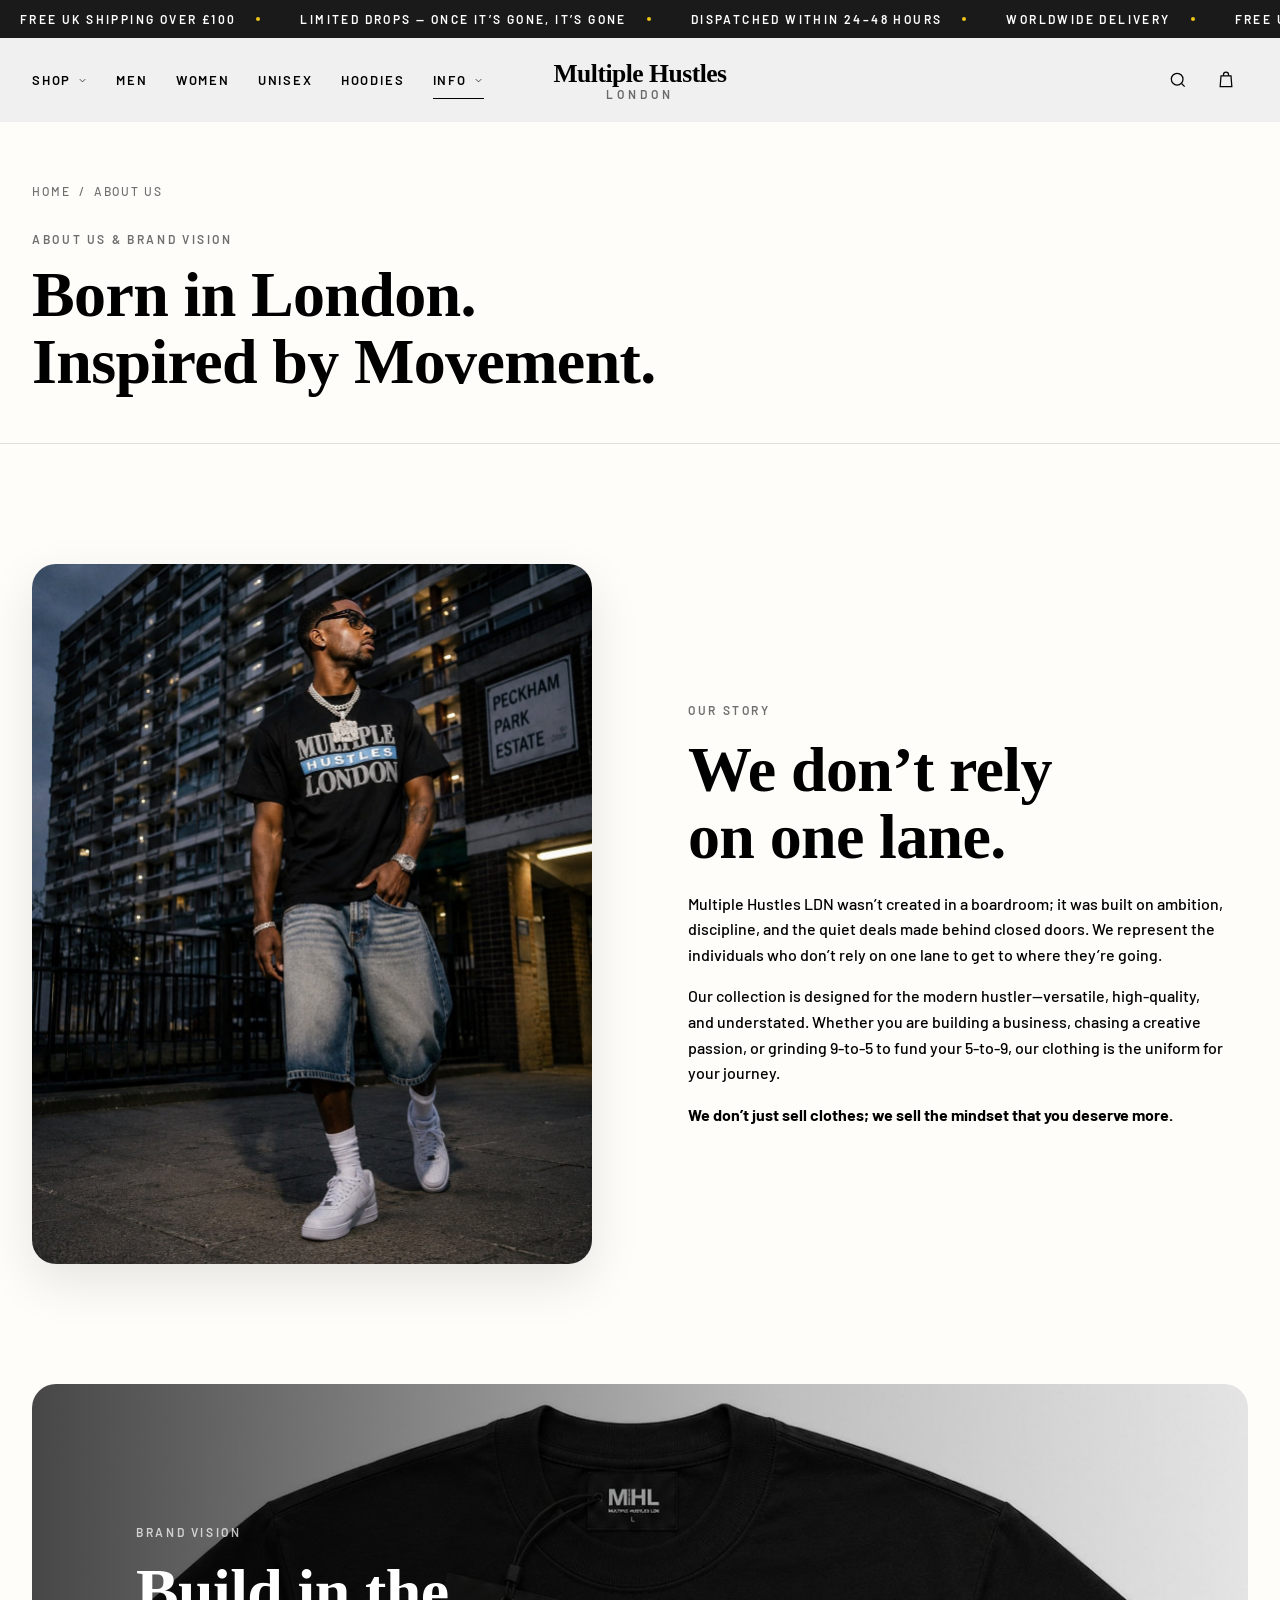
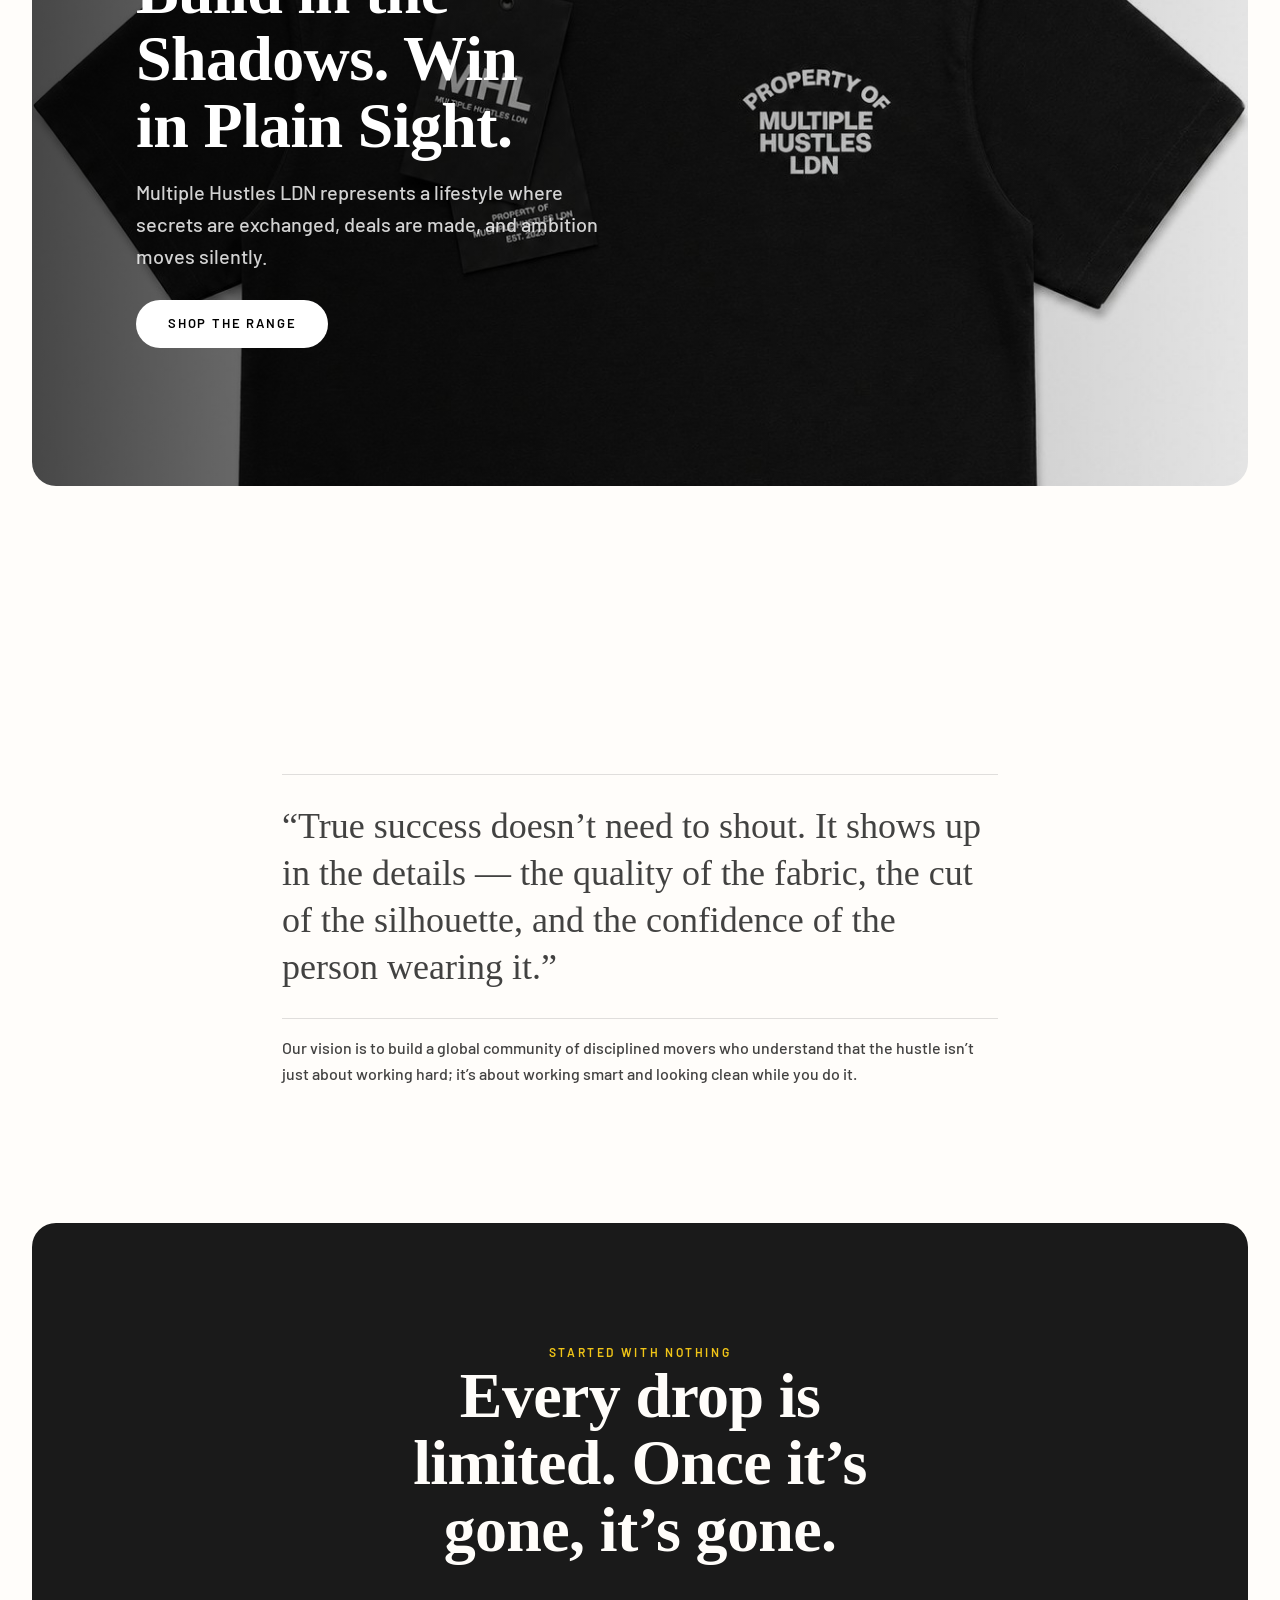
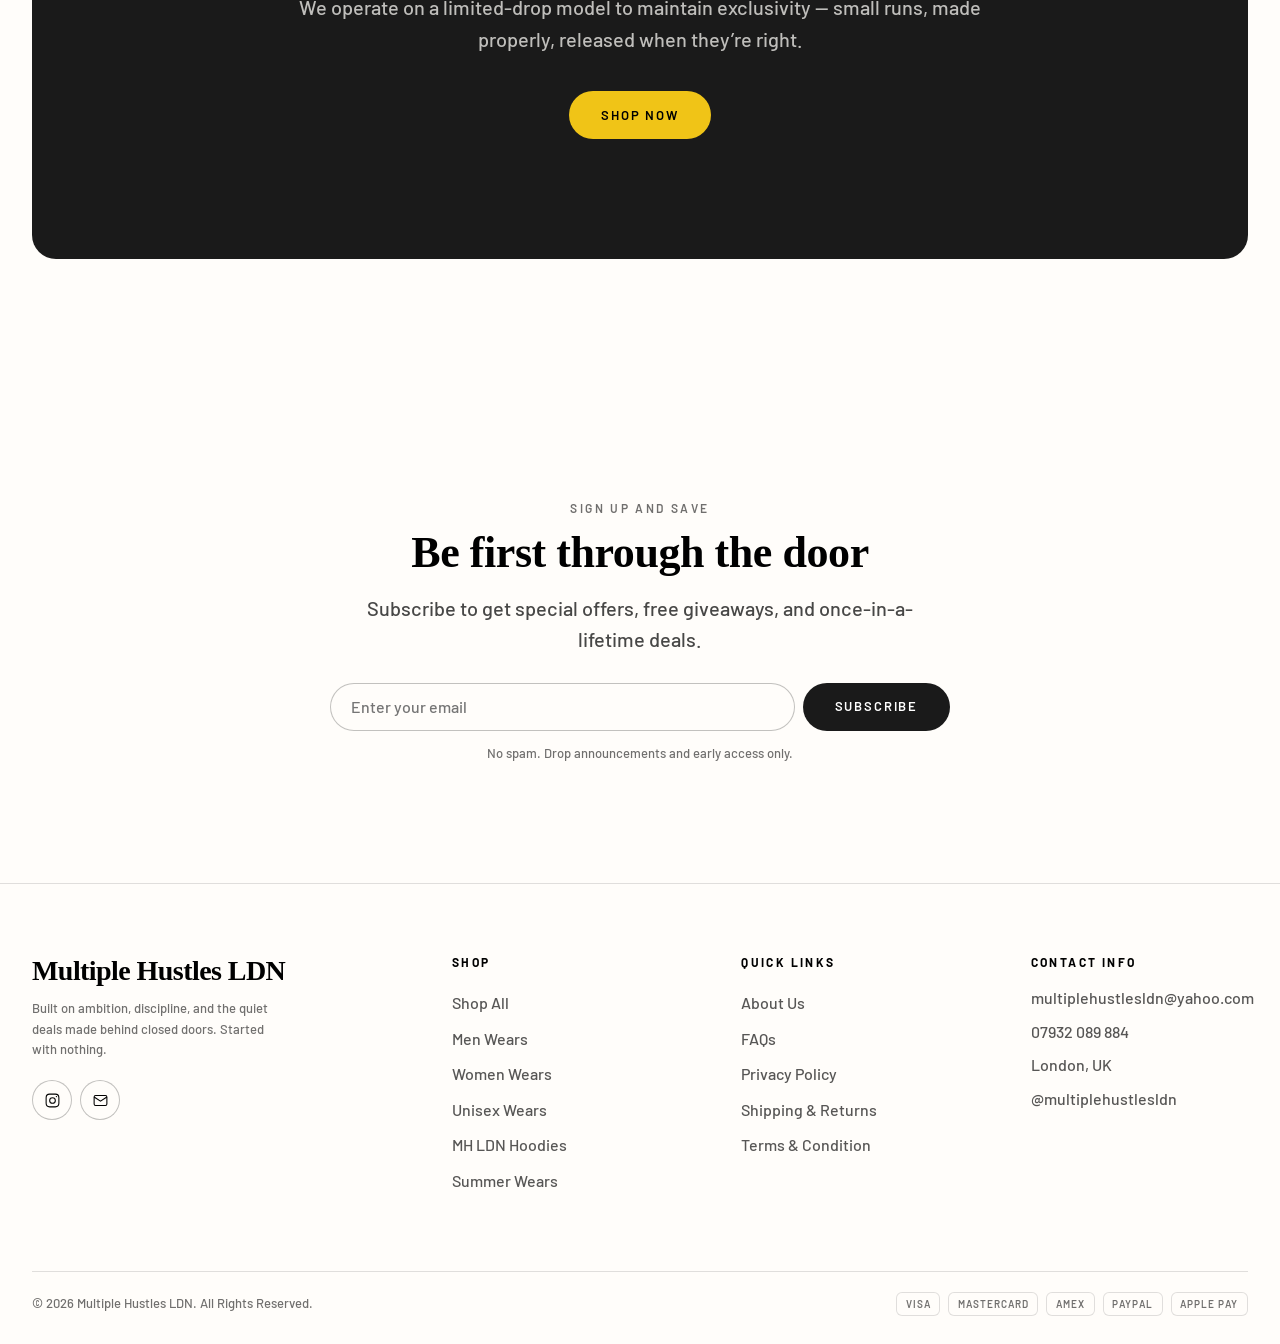
==== commit 1813cad9: "Replace placeholder imagery with the client's product photography The catalogue carried 11 products " ====
--- a/about.html
+++ b/about.html
@@ -39,7 +39,7 @@
     <div class="container">
       <div class="split">
         <div class="split__media" data-reveal>
-          <img src="assets/img/tracksuit-lifestyle.jpg" alt="Four people in Multiple Hustles LDN tracksuits walking through a London arcade at night" width="1284" height="1403" loading="lazy">
+          <img src="assets/img/mh-london-tee-model.jpg" alt="Model outside Peckham Park Estate wearing the Multiple Hustles London tee" width="1122" height="1402" loading="lazy">
         </div>
         <div class="rte" data-reveal>
           <p class="eyebrow">Our Story</p>
@@ -56,7 +56,7 @@
     <div class="container">
       <article class="editorial" data-reveal>
         <div class="editorial__media">
-          <img src="assets/img/packaging-detail.jpg" alt="Matte black Multiple Hustles LDN packaging with the lilac MHLDN wordmark" width="3000" height="3000" loading="lazy">
+          <img src="assets/img/property-tee-black.jpg" alt="Black Property Of MHL tee photographed with the MHL hangtag set" width="1254" height="1254" loading="lazy">
         </div>
         <div class="container">
           <div class="editorial__body">
--- a/assets/css/theme.css
+++ b/assets/css/theme.css
@@ -894,12 +894,16 @@
 
 .product-card { position: relative; display: flex; flex-direction: column; }
 
+/* Product imagery sits on white so the packshots read as one clean grid —
+   the studio backdrop of each shot is padded out to the same 3:4 frame, so
+   the image meets the card edge with no letterbox. */
 .product-card__media {
   position: relative;
   aspect-ratio: 3 / 4;
   border-radius: var(--radius-block);
   overflow: hidden;
-  background: rgb(var(--card));
+  background: #fff;
+  box-shadow: inset 0 0 0 1px rgb(var(--ink) / 0.07);
   margin-block-end: var(--space-4);
 }
 
@@ -991,7 +995,14 @@
 }
 
 .editorial__media { position: absolute; inset: 0; z-index: -1; }
-.editorial__media img { width: 100%; height: 100%; object-fit: cover; }
+.editorial__media img {
+  width: 100%;
+  height: 100%;
+  object-fit: cover;
+  /* Portrait lifestyle shots crop to their midsection in this wide banner —
+     let each section aim the crop at the subject. */
+  object-position: var(--focal, 50% 28%);
+}
 .editorial__media::after {
   content: '';
   position: absolute;
